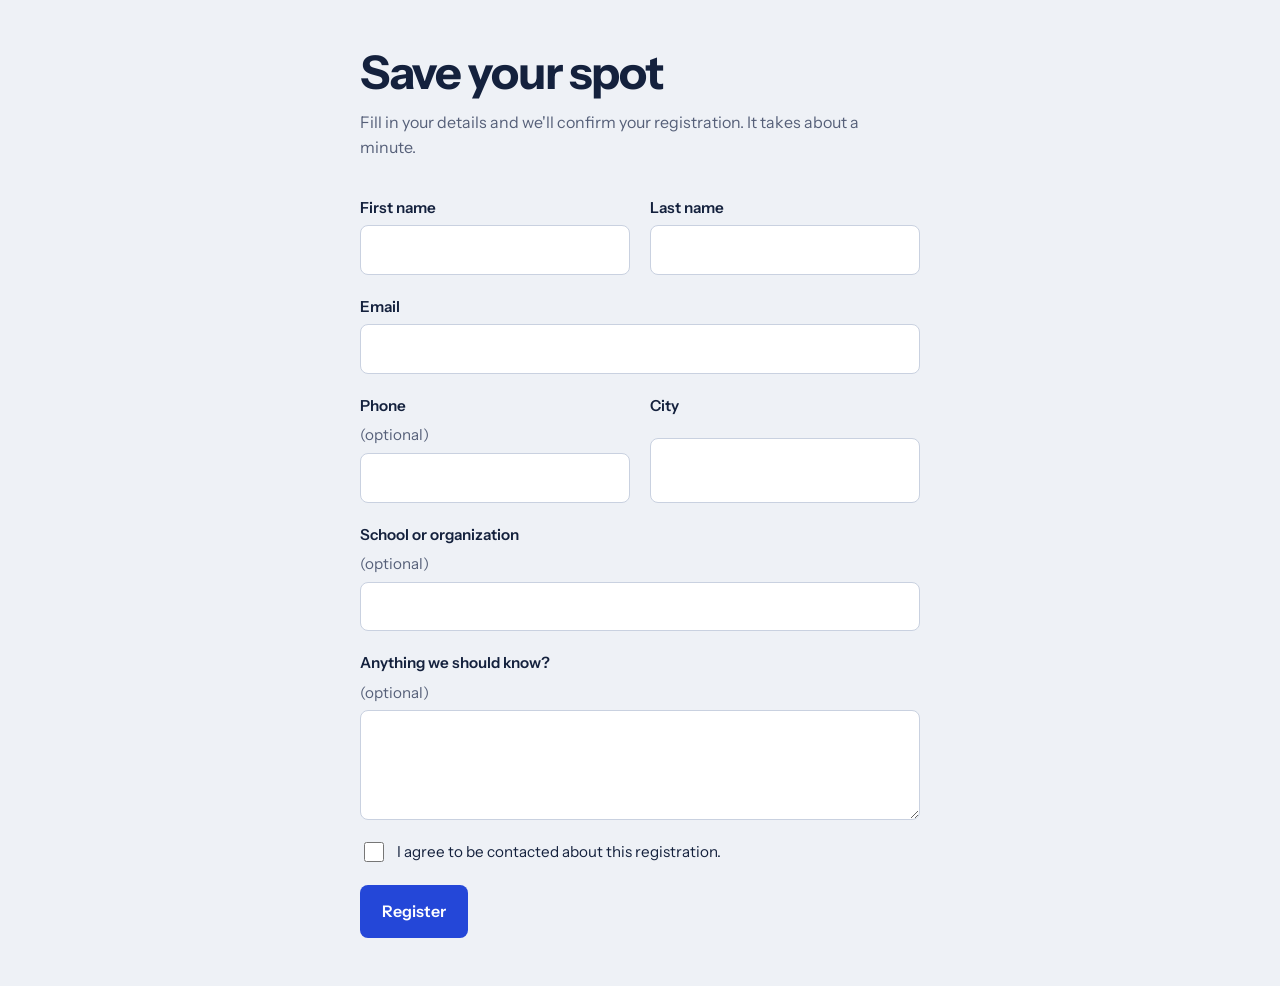
==== index.html @ f2f5c45e "Add files via upload" ====
<!DOCTYPE html>
<html lang="en">
<head>
  <meta charset="UTF-8">
  <meta name="viewport" content="width=device-width, initial-scale=1">
  <title>Sign up</title>
  <link rel="preconnect" href="https://fonts.googleapis.com">
  <link rel="preconnect" href="https://fonts.gstatic.com" crossorigin>
  <link href="https://fonts.googleapis.com/css2?family=Instrument+Sans:wght@400;500;600;700&display=swap" rel="stylesheet">
  <style>
    :root {
      --paper: #eef1f6;
      --ink: #14213d;
      --muted: #566079;
      --line: #c9d1e0;
      --field: #ffffff;
      --accent: #2447d8;
      --accent-ink: #ffffff;
      --error: #b3261e;
    }
    @media (prefers-color-scheme: dark) {
      :root {
        --paper: #0f1424;
        --ink: #e8ecf8;
        --muted: #9aa5c2;
        --line: #2b3558;
        --field: #171d33;
        --accent: #7b96ff;
        --accent-ink: #0f1424;
        --error: #ff8a80;
      }
    }
    * { box-sizing: border-box; }
    html { background: var(--paper); }
    body {
      margin: 0;
      font-family: "Instrument Sans", system-ui, -apple-system, "Segoe UI", sans-serif;
      color: var(--ink);
      line-height: 1.55;
      min-height: 100vh;
      display: grid;
      place-items: start center;
      padding: 48px 20px;
    }
    main { width: 100%; max-width: 560px; }
    h1 {
      font-size: clamp(2rem, 6vw, 2.9rem);
      line-height: 1.08;
      letter-spacing: -0.025em;
      margin: 0 0 12px;
      font-weight: 700;
    }
    .lede { color: var(--muted); margin: 0 0 36px; max-width: 46ch; }
    form { display: grid; gap: 20px; }
    .row { display: grid; gap: 20px; grid-template-columns: 1fr 1fr; }
    @media (max-width: 520px) { .row { grid-template-columns: 1fr; } }
    label { display: grid; gap: 6px; font-weight: 600; font-size: 0.95rem; }
    .hint { font-weight: 400; color: var(--muted); }
    input, select, textarea {
      font: inherit;
      color: var(--ink);
      background: var(--field);
      border: 1.5px solid var(--line);
      border-radius: 8px;
      padding: 12px 14px;
      width: 100%;
    }
    textarea { min-height: 110px; resize: vertical; }
    input:focus-visible, select:focus-visible, textarea:focus-visible,
    button:focus-visible {
      outline: 3px solid var(--accent);
      outline-offset: 2px;
    }
    input:user-invalid, select:user-invalid { border-color: var(--error); }
    .check { display: flex; gap: 10px; align-items: flex-start; font-weight: 400; }
    .check input { width: 20px; height: 20px; margin-top: 2px; accent-color: var(--accent); flex: none; }
    button {
      font: inherit;
      font-weight: 600;
      background: var(--accent);
      color: var(--accent-ink);
      border: 0;
      border-radius: 8px;
      padding: 14px 22px;
      cursor: pointer;
      justify-self: start;
    }
    button:hover { filter: brightness(1.08); }
    button:disabled { opacity: 0.6; cursor: wait; }
    .hidden { display: none; }
  </style>
</head>
<body>
  <main>
    <h1>Save your spot</h1>
    <p class="lede">Fill in your details and we'll confirm your registration. It takes about a minute.</p>

    <!--
      Netlify Forms needs three things:
      1. data-netlify="true" on the form
      2. a unique name (here: "signup")
      3. the hidden form-name input below
      netlify-honeypot catches most spam bots for free.
    -->
    <form name="signup" method="POST" action="/success.html" data-netlify="true" netlify-honeypot="bot-field">
      <input type="hidden" name="form-name" value="signup">
      <p class="hidden"><label>Don't fill this out: <input name="bot-field"></label></p>

      <div class="row">
        <label>First name
          <input type="text" name="first_name" autocomplete="given-name" required>
        </label>
        <label>Last name
          <input type="text" name="last_name" autocomplete="family-name" required>
        </label>
      </div>

      <label>Email
        <input type="email" name="email" autocomplete="email" required>
      </label>

      <div class="row">
        <label>Phone <span class="hint">(optional)</span>
          <input type="tel" name="phone" autocomplete="tel">
        </label>
        <label>City
          <input type="text" name="city" autocomplete="address-level2">
        </label>
      </div>

      <label>School or organization <span class="hint">(optional)</span>
        <input type="text" name="organization" autocomplete="organization">
      </label>

      <label>Anything we should know? <span class="hint">(optional)</span>
        <textarea name="notes"></textarea>
      </label>

      <label class="check">
        <input type="checkbox" name="consent" value="yes" required>
        <span>I agree to be contacted about this registration.</span>
      </label>

      <button type="submit">Register</button>
    </form>
  </main>

  <script>
    // Prevent double submits
    document.querySelector('form').addEventListener('submit', function (e) {
      var btn = this.querySelector('button[type="submit"]');
      btn.disabled = true;
      btn.textContent = 'Registering...';
    });
  </script>
</body>
</html>
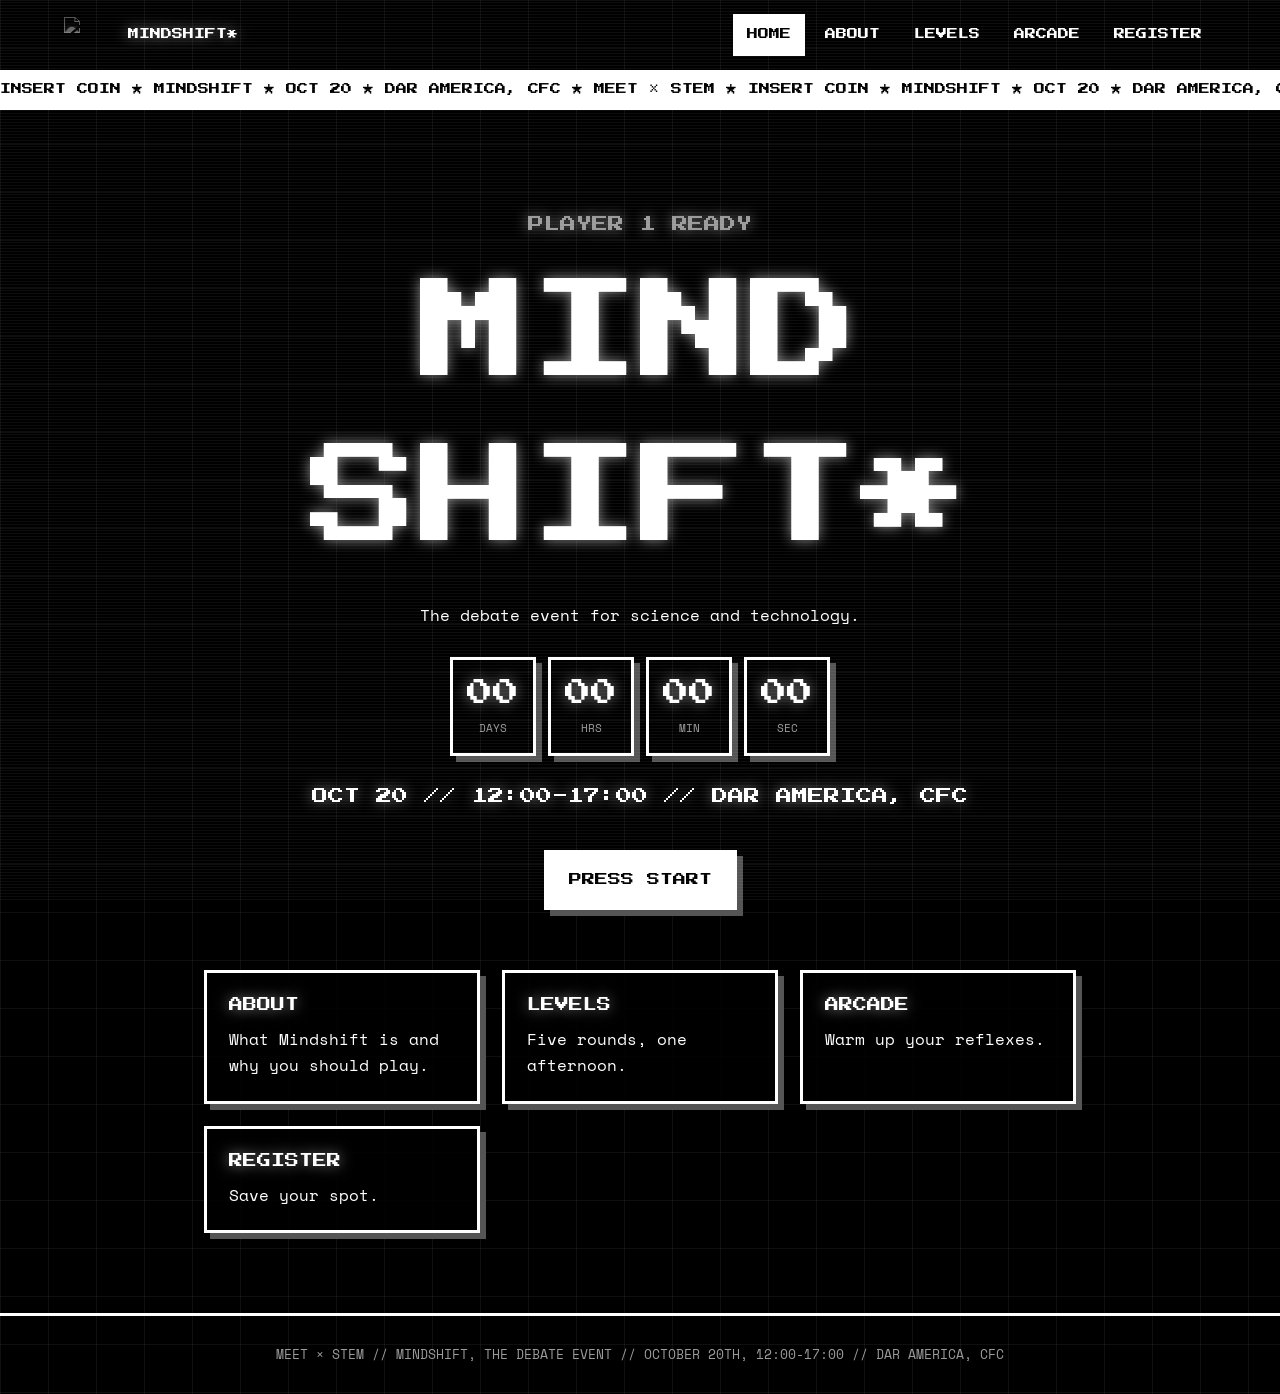
==== commit 767d8986: "Add files via upload" ====
--- a/index.html
+++ b/index.html
@@ -1,157 +1,7 @@
 <!DOCTYPE html>
-<html lang="en">
-<head>
-  <meta charset="UTF-8">
-  <meta name="viewport" content="width=device-width, initial-scale=1">
-  <title>Sign up</title>
-  <link rel="preconnect" href="https://fonts.googleapis.com">
-  <link rel="preconnect" href="https://fonts.gstatic.com" crossorigin>
-  <link href="https://fonts.googleapis.com/css2?family=Instrument+Sans:wght@400;500;600;700&display=swap" rel="stylesheet">
-  <style>
-    :root {
-      --paper: #eef1f6;
-      --ink: #14213d;
-      --muted: #566079;
-      --line: #c9d1e0;
-      --field: #ffffff;
-      --accent: #2447d8;
-      --accent-ink: #ffffff;
-      --error: #b3261e;
-    }
-    @media (prefers-color-scheme: dark) {
-      :root {
-        --paper: #0f1424;
-        --ink: #e8ecf8;
-        --muted: #9aa5c2;
-        --line: #2b3558;
-        --field: #171d33;
-        --accent: #7b96ff;
-        --accent-ink: #0f1424;
-        --error: #ff8a80;
-      }
-    }
-    * { box-sizing: border-box; }
-    html { background: var(--paper); }
-    body {
-      margin: 0;
-      font-family: "Instrument Sans", system-ui, -apple-system, "Segoe UI", sans-serif;
-      color: var(--ink);
-      line-height: 1.55;
-      min-height: 100vh;
-      display: grid;
-      place-items: start center;
-      padding: 48px 20px;
-    }
-    main { width: 100%; max-width: 560px; }
-    h1 {
-      font-size: clamp(2rem, 6vw, 2.9rem);
-      line-height: 1.08;
-      letter-spacing: -0.025em;
-      margin: 0 0 12px;
-      font-weight: 700;
-    }
-    .lede { color: var(--muted); margin: 0 0 36px; max-width: 46ch; }
-    form { display: grid; gap: 20px; }
-    .row { display: grid; gap: 20px; grid-template-columns: 1fr 1fr; }
-    @media (max-width: 520px) { .row { grid-template-columns: 1fr; } }
-    label { display: grid; gap: 6px; font-weight: 600; font-size: 0.95rem; }
-    .hint { font-weight: 400; color: var(--muted); }
-    input, select, textarea {
-      font: inherit;
-      color: var(--ink);
-      background: var(--field);
-      border: 1.5px solid var(--line);
-      border-radius: 8px;
-      padding: 12px 14px;
-      width: 100%;
-    }
-    textarea { min-height: 110px; resize: vertical; }
-    input:focus-visible, select:focus-visible, textarea:focus-visible,
-    button:focus-visible {
-      outline: 3px solid var(--accent);
-      outline-offset: 2px;
-    }
-    input:user-invalid, select:user-invalid { border-color: var(--error); }
-    .check { display: flex; gap: 10px; align-items: flex-start; font-weight: 400; }
-    .check input { width: 20px; height: 20px; margin-top: 2px; accent-color: var(--accent); flex: none; }
-    button {
-      font: inherit;
-      font-weight: 600;
-      background: var(--accent);
-      color: var(--accent-ink);
-      border: 0;
-      border-radius: 8px;
-      padding: 14px 22px;
-      cursor: pointer;
-      justify-self: start;
-    }
-    button:hover { filter: brightness(1.08); }
-    button:disabled { opacity: 0.6; cursor: wait; }
-    .hidden { display: none; }
-  </style>
-</head>
-<body>
-  <main>
-    <h1>Save your spot</h1>
-    <p class="lede">Fill in your details and we'll confirm your registration. It takes about a minute.</p>
-
-    <!--
-      Netlify Forms needs three things:
-      1. data-netlify="true" on the form
-      2. a unique name (here: "signup")
-      3. the hidden form-name input below
-      netlify-honeypot catches most spam bots for free.
-    -->
-    <form name="signup" method="POST" action="/success.html" data-netlify="true" netlify-honeypot="bot-field">
-      <input type="hidden" name="form-name" value="signup">
-      <p class="hidden"><label>Don't fill this out: <input name="bot-field"></label></p>
-
-      <div class="row">
-        <label>First name
-          <input type="text" name="first_name" autocomplete="given-name" required>
-        </label>
-        <label>Last name
-          <input type="text" name="last_name" autocomplete="family-name" required>
-        </label>
-      </div>
-
-      <label>Email
-        <input type="email" name="email" autocomplete="email" required>
-      </label>
-
-      <div class="row">
-        <label>Phone <span class="hint">(optional)</span>
-          <input type="tel" name="phone" autocomplete="tel">
-        </label>
-        <label>City
-          <input type="text" name="city" autocomplete="address-level2">
-        </label>
-      </div>
-
-      <label>School or organization <span class="hint">(optional)</span>
-        <input type="text" name="organization" autocomplete="organization">
-      </label>
-
-      <label>Anything we should know? <span class="hint">(optional)</span>
-        <textarea name="notes"></textarea>
-      </label>
-
-      <label class="check">
-        <input type="checkbox" name="consent" value="yes" required>
-        <span>I agree to be contacted about this registration.</span>
-      </label>
-
-      <button type="submit">Register</button>
-    </form>
-  </main>
-
-  <script>
-    // Prevent double submits
-    document.querySelector('form').addEventListener('submit', function (e) {
-      var btn = this.querySelector('button[type="submit"]');
-      btn.disabled = true;
-      btn.textContent = 'Registering...';
-    });
-  </script>
-</body>
-</html>
+<html lang="en"><head><meta charset="UTF-8"><meta name="viewport" content="width=device-width, initial-scale=1, viewport-fit=cover"><title>Home | Mindshift*</title>
+<link href="https://fonts.googleapis.com/css2?family=Press+Start+2P&family=Space+Mono:wght@400;700&display=swap" rel="stylesheet"><link rel="stylesheet" href="style.css"></head>
+<body><div id="nav"></div><main>
+<section class="hero"><p class="px dim">PLAYER 1 READY</p><h1>MIND<br>SHIFT*</h1><p>The debate event for science and technology.</p><div class="cd" id="cd"></div><p class="px">OCT 20 // 12:00-17:00 // DAR AMERICA, CFC</p><br><a class="btn blink" href="register.html">PRESS START</a></section>
+<div class="grid"><a class="box" href="about.html"><h3>ABOUT</h3>What Mindshift is and why you should play.</a><a class="box" href="schedule.html"><h3>LEVELS</h3>Five rounds, one afternoon.</a><a class="box" href="games.html"><h3>ARCADE</h3>Warm up your reflexes.</a><a class="box" href="register.html"><h3>REGISTER</h3>Save your spot.</a></div>
+</main><div id="foot"></div><script src="app.js"></script></body></html>
--- a/style.css
+++ b/style.css
@@ -0,0 +1,44 @@
+:root{--bg:#000;--fg:#fff;--dim:#9b9b9b;color-scheme:dark;padding-top:env(safe-area-inset-top,0px);box-sizing:border-box}
+*{box-sizing:border-box}
+html{background:var(--bg)}
+body{margin:0;color:var(--fg);font:16px/1.65 "Space Mono",ui-monospace,monospace;background:linear-gradient(rgba(255,255,255,.06) 1px,transparent 1px) 0 0/48px 48px,linear-gradient(90deg,rgba(255,255,255,.06) 1px,transparent 1px) 0 0/48px 48px,var(--bg);min-height:100vh;overflow-x:hidden}
+body::after{content:"";position:fixed;inset:0;pointer-events:none;z-index:99;background:repeating-linear-gradient(0deg,rgba(255,255,255,.05) 0 1px,transparent 1px 3px)}
+h1,h2,h3,.px{font-family:"Press Start 2P",ui-monospace,monospace;line-height:1.5;font-weight:400;text-shadow:0 0 14px rgba(255,255,255,.55)}
+h2{font-size:clamp(18px,3.6vw,30px);margin:0 0 20px}h3{font-size:14px;margin:0 0 10px}
+a{color:var(--fg)}.dim{color:var(--dim)}
+nav{display:flex;flex-wrap:wrap;justify-content:space-between;align-items:center;gap:12px;padding:14px 5vw;border-bottom:3px solid #fff}
+nav div{display:flex;flex-wrap:wrap;gap:6px}
+nav a{text-decoration:none;font-family:"Press Start 2P",monospace;font-size:11px;padding:10px 12px;border:2px solid transparent}
+nav a:hover,nav a:focus-visible,nav a.on{border-color:#fff;outline:none;background:#fff;color:#000}
+.brand{display:flex!important;align-items:center;gap:10px;padding:0!important;border:0!important;background:none!important;color:#fff!important}
+.brand img{width:54px;height:36px;object-fit:contain;filter:grayscale(1) invert(1) contrast(1.4);mix-blend-mode:screen}
+.tick{overflow:hidden;white-space:nowrap;border-bottom:3px solid #fff;background:#fff;color:#000;font-family:"Press Start 2P",monospace;font-size:11px;padding:8px 0}
+.tick span{display:inline-block;animation:tk 28s linear infinite}@keyframes tk{to{transform:translateX(-50%)}}
+main{max-width:1000px;margin:auto;padding:56px 5vw 80px}
+.hero{text-align:center;padding:30px 0 10px}
+.hero h1{font-size:clamp(34px,10vw,110px);margin:14px 0 20px;animation:gl 3s steps(2) infinite}
+@keyframes gl{0%,92%,100%{text-shadow:0 0 14px rgba(255,255,255,.55)}94%{text-shadow:6px 0 #fff,-6px 0 #555}97%{text-shadow:-5px 0 #fff,5px 0 #555}}
+.cd{display:flex;justify-content:center;gap:12px;flex-wrap:wrap;margin:28px 0}
+.cd div{border:3px solid #fff;padding:14px 12px;min-width:86px;box-shadow:6px 6px 0 #555}
+.cd b{display:block;font-size:26px}.cd small{font-size:11px;color:var(--dim)}
+.btn,button{display:inline-block;font:inherit;font-family:"Press Start 2P",monospace;font-size:13px;color:#000;background:#fff;border:3px solid #fff;padding:16px 22px;text-decoration:none;cursor:pointer;box-shadow:6px 6px 0 #555}
+.btn:hover,button:hover,.btn:focus-visible,button:focus-visible{background:#000;color:#fff;outline:none}
+.btn:active,button:active{transform:translate(4px,4px);box-shadow:2px 2px 0 #555}
+.blink{animation:bl 1.1s steps(2) infinite}@keyframes bl{50%{opacity:.35}}
+.grid{display:grid;grid-template-columns:repeat(auto-fit,minmax(230px,1fr));gap:22px;margin-top:50px}
+.box{border:3px solid #fff;padding:22px;background:rgba(0,0,0,.85);box-shadow:6px 6px 0 #555;text-decoration:none;display:block}
+a.box:hover{background:#fff;color:#000;text-shadow:none}
+.lv{display:grid;grid-template-columns:96px 1fr;gap:20px;margin-bottom:22px}
+.lv .n{border:3px solid #fff;text-align:center;padding:14px 6px;font-size:12px}
+.lv .n b{display:block;font-size:20px}
+label{display:grid;gap:6px;font-size:14px;margin-bottom:18px}
+input,textarea{font:inherit;color:#fff;background:#000;border:3px solid #fff;padding:12px;width:100%;border-radius:0}
+input:focus,textarea:focus{outline:3px dashed #fff;outline-offset:3px}
+input:user-invalid{border-style:dotted}
+.two{display:grid;grid-template-columns:1fr 1fr;gap:18px}.hidden{display:none}
+.chk{display:flex;gap:12px;align-items:flex-start}.chk input{width:22px;height:22px;accent-color:#fff;flex:none}
+.rx{width:100%;min-height:240px;font-size:clamp(13px,3vw,20px);display:block}
+.rx.go{background:#000;color:#fff;animation:bl .2s steps(2) infinite}
+footer{border-top:3px solid #fff;padding:28px 5vw;text-align:center;font-size:13px;color:var(--dim)}
+@media(max-width:600px){.two{grid-template-columns:1fr}.lv{grid-template-columns:1fr}}
+@media(prefers-reduced-motion:reduce){*{animation:none!important}}
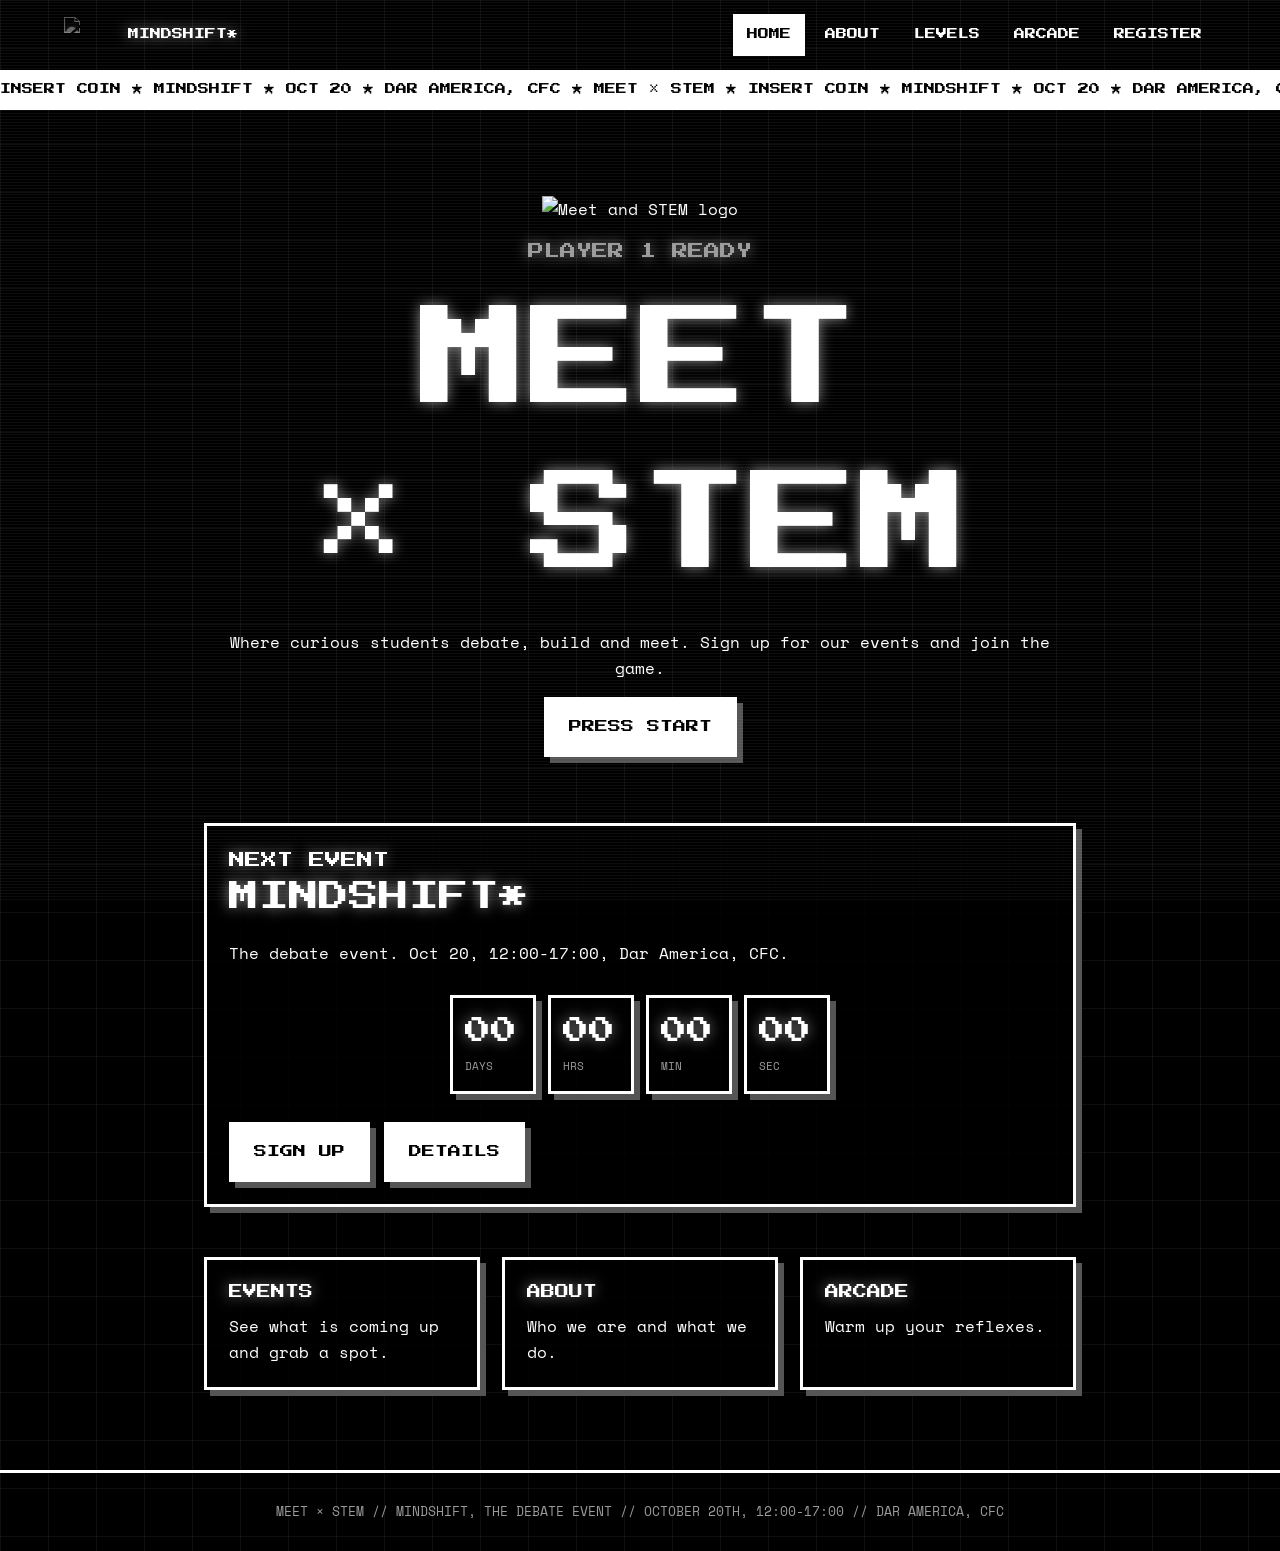
==== commit 3f7869b0: "Add files via upload" ====
--- a/index.html
+++ b/index.html
@@ -1,7 +1,8 @@
 <!DOCTYPE html>
-<html lang="en"><head><meta charset="UTF-8"><meta name="viewport" content="width=device-width, initial-scale=1, viewport-fit=cover"><title>Home | Mindshift*</title>
+<html lang="en"><head><meta charset="UTF-8"><meta name="viewport" content="width=device-width, initial-scale=1, viewport-fit=cover"><title>Home | Meet × STEM</title><link rel="icon" href="logo-bw.png">
 <link href="https://fonts.googleapis.com/css2?family=Press+Start+2P&family=Space+Mono:wght@400;700&display=swap" rel="stylesheet"><link rel="stylesheet" href="style.css"></head>
 <body><div id="nav"></div><main>
-<section class="hero"><p class="px dim">PLAYER 1 READY</p><h1>MIND<br>SHIFT*</h1><p>The debate event for science and technology.</p><div class="cd" id="cd"></div><p class="px">OCT 20 // 12:00-17:00 // DAR AMERICA, CFC</p><br><a class="btn blink" href="register.html">PRESS START</a></section>
-<div class="grid"><a class="box" href="about.html"><h3>ABOUT</h3>What Mindshift is and why you should play.</a><a class="box" href="schedule.html"><h3>LEVELS</h3>Five rounds, one afternoon.</a><a class="box" href="games.html"><h3>ARCADE</h3>Warm up your reflexes.</a><a class="box" href="register.html"><h3>REGISTER</h3>Save your spot.</a></div>
+<section class="hero"><img class="logo" src="logo-bw.png" alt="Meet and STEM logo"><p class="px dim">PLAYER 1 READY</p><h1>MEET<br>× STEM</h1><p>Where curious students debate, build and meet. Sign up for our events and join the game.</p><a class="btn blink" href="events.html">PRESS START</a></section>
+<div class="box" style="margin-top:56px"><span class="tag px">NEXT EVENT</span><h2>MINDSHIFT*</h2><p>The debate event. Oct 20, 12:00-17:00, Dar America, CFC.</p><div class="cd" id="cd"></div><div class="acts" style="display:flex;gap:14px;flex-wrap:wrap"><a class="btn" href="register.html?event=mindshift">SIGN UP</a><a class="btn" href="mindshift.html">DETAILS</a></div></div>
+<div class="grid"><a class="box" href="events.html"><h3>EVENTS</h3>See what is coming up and grab a spot.</a><a class="box" href="about.html"><h3>ABOUT</h3>Who we are and what we do.</a><a class="box" href="games.html"><h3>ARCADE</h3>Warm up your reflexes.</a></div>
 </main><div id="foot"></div><script src="app.js"></script></body></html>
